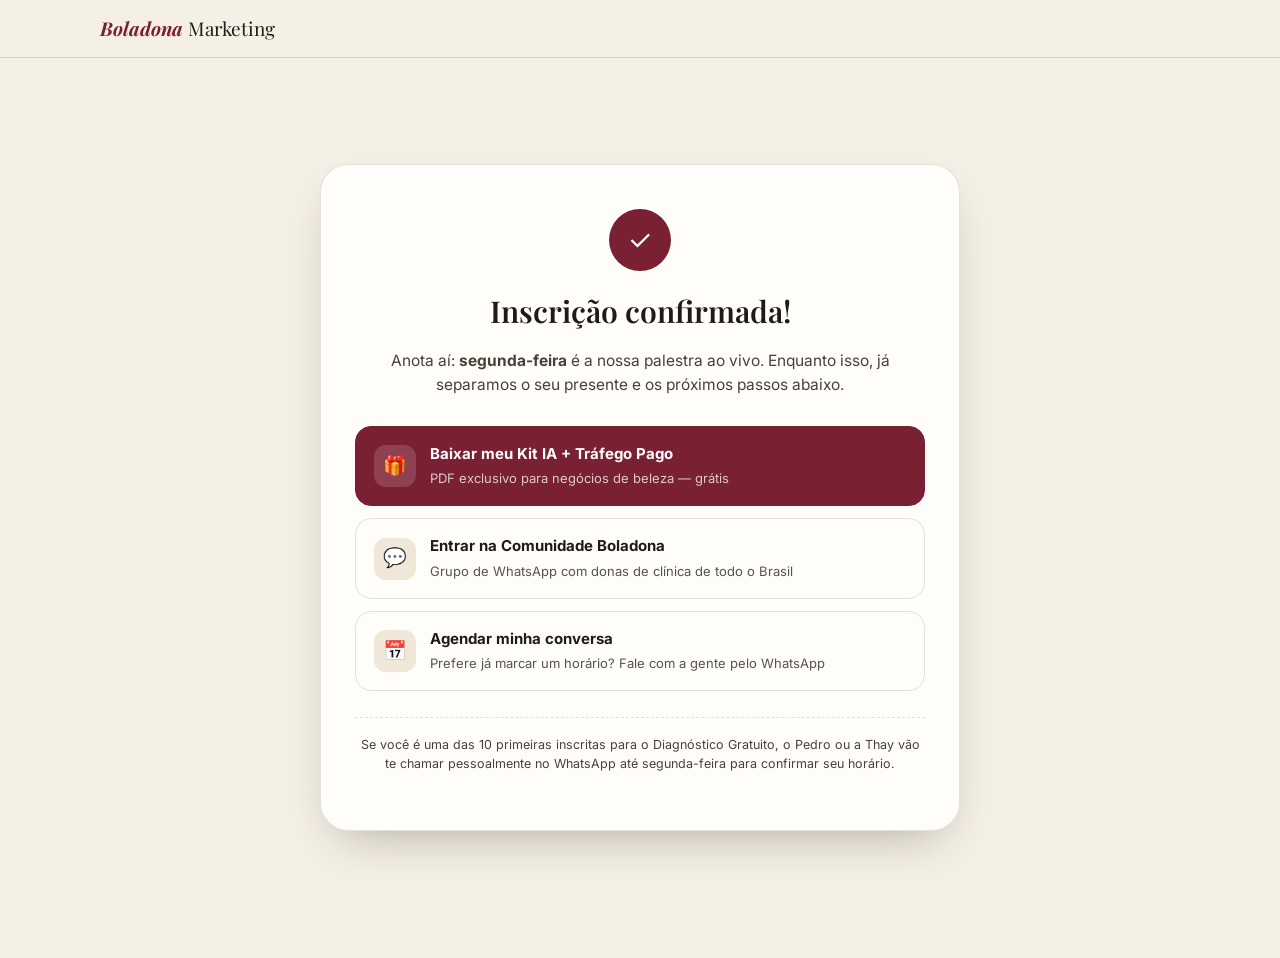
==== obrigado.html @ aa1494ba "Torna as páginas autocontidas e publica via Cloudflare Worker Inlina CSS/JS em index.html e obrigado" ====
<!doctype html>
<html lang="pt-BR">
<head>
<meta charset="UTF-8">
<meta name="viewport" content="width=device-width, initial-scale=1">
<title>Inscrição confirmada · Pedro & Thay Marinho</title>
<meta name="robots" content="noindex">
<link rel="preconnect" href="https://fonts.googleapis.com">
<link rel="preconnect" href="https://fonts.gstatic.com" crossorigin>
<link href="https://fonts.googleapis.com/css2?family=Playfair+Display:ital,wght@0,500;0,600;0,700;1,600&family=Inter:wght@400;500;600;700&display=swap" rel="stylesheet">
<style>
:root {
  --cream: #F5F0E6; --cream-soft: #EFE7D8; --card: #FFFDF9; --ink: #211B17; --ink-soft: #4A4038;
  --gold: #B8905A; --gold-light: #D9BA85; --wine: #7A2033;
  --line: rgba(33,27,23,.12); --shadow: 0 20px 50px -20px rgba(33,27,23,.35); --radius: 22px;
}
* { box-sizing: border-box; }
body { margin:0; background:var(--cream); color:var(--ink); font-family:'Inter',-apple-system,BlinkMacSystemFont,'Segoe UI',sans-serif; -webkit-font-smoothing:antialiased; line-height:1.5; }
h1 { font-family:'Playfair Display',Georgia,serif; font-weight:600; margin:0; color:var(--ink); }
a { color:inherit; }
.container { max-width:1120px; margin:0 auto; padding:0 20px; }
.topbar { position:sticky; top:0; z-index:40; background:rgba(245,240,230,.92); backdrop-filter:blur(8px); border-bottom:1px solid var(--line); }
.topbar-inner { display:flex; align-items:center; justify-content:space-between; padding:14px 20px; max-width:1120px; margin:0 auto; }
.brand { font-family:'Playfair Display',serif; font-size:19px; }
.brand b { color:var(--wine); font-style:italic; }
.ty-wrap { min-height:100vh; display:flex; align-items:center; padding:40px 0 60px; }
.ty-card { background:var(--card); border:1px solid var(--line); border-radius:28px; box-shadow:var(--shadow); padding:44px 34px; max-width:640px; margin:0 auto; text-align:center; }
.ty-check { width:62px; height:62px; border-radius:50%; background:var(--wine); color:#fff; display:flex; align-items:center; justify-content:center; margin:0 auto 18px; font-size:28px; }
.ty-card h1 { font-size:30px; margin-bottom:10px; }
.ty-card .lead { color:var(--ink-soft); font-size:15.5px; margin-bottom:30px; }
.ty-actions { display:grid; gap:12px; text-align:left; }
.ty-action { display:flex; align-items:center; gap:14px; border:1.5px solid var(--line); border-radius:16px; padding:16px 18px; text-decoration:none; color:var(--ink); transition:border-color .15s ease,transform .15s ease; }
.ty-action:hover { border-color:var(--gold); transform:translateY(-1px); }
.ty-action .ico { width:42px; height:42px; border-radius:12px; background:var(--cream-soft); display:flex; align-items:center; justify-content:center; font-size:19px; flex-shrink:0; }
.ty-action.primary { background:var(--wine); border-color:var(--wine); color:#fff; }
.ty-action.primary .ico { background:rgba(255,255,255,.15); }
.ty-action .txt b { display:block; font-size:15px; }
.ty-action .txt span { font-size:13px; opacity:.75; }
.ty-note { margin-top:26px; font-size:12.5px; color:var(--ink-soft); border-top:1px dashed var(--line); padding-top:18px; }
</style>
</head>
<body>

<div class="topbar">
  <div class="topbar-inner">
    <div class="brand"><b>Boladona</b> Marketing</div>
  </div>
</div>

<div class="ty-wrap">
  <div class="container">
    <div class="ty-card">
      <div class="ty-check">✓</div>
      <h1 id="tyTitle">Inscrição confirmada!</h1>
      <p class="lead">Anota aí: <strong>segunda-feira</strong> é a nossa palestra ao vivo. Enquanto isso, já separamos o seu presente e os próximos passos abaixo.</p>

      <div class="ty-actions">
        <a class="ty-action primary" href="https://qdgpsgfivrbxqoopowkg.supabase.co/storage/v1/object/public/landing-assets/kit-ia-trafego-pago-negocios-de-beleza.pdf" download target="_blank" rel="noopener">
          <div class="ico">🎁</div>
          <div class="txt"><b>Baixar meu Kit IA + Tráfego Pago</b><span>PDF exclusivo para negócios de beleza — grátis</span></div>
        </a>

        <a class="ty-action" href="https://chat.whatsapp.com/HSucHXEHyy54WU0SWMf57K" target="_blank" rel="noopener">
          <div class="ico">💬</div>
          <div class="txt"><b>Entrar na Comunidade Boladona</b><span>Grupo de WhatsApp com donas de clínica de todo o Brasil</span></div>
        </a>

        <a class="ty-action" href="https://chat.whatsapp.com/HSucHXEHyy54WU0SWMf57K" id="agendarLink" target="_blank" rel="noopener">
          <div class="ico">📅</div>
          <div class="txt"><b>Agendar minha conversa</b><span>Prefere já marcar um horário? Fale com a gente pelo WhatsApp</span></div>
        </a>
      </div>

      <p class="ty-note">Se você é uma das 10 primeiras inscritas para o Diagnóstico Gratuito, o Pedro ou a Thay vão te chamar pessoalmente no WhatsApp até segunda-feira para confirmar seu horário.</p>
    </div>
  </div>
</div>

<script>
  try {
    var nome = sessionStorage.getItem('lead_nome');
    if (nome) {
      document.getElementById('tyTitle').textContent = 'Inscrição confirmada, ' + nome.split(' ')[0] + '!';
    }
  } catch (e) {}
</script>
</body>
</html>
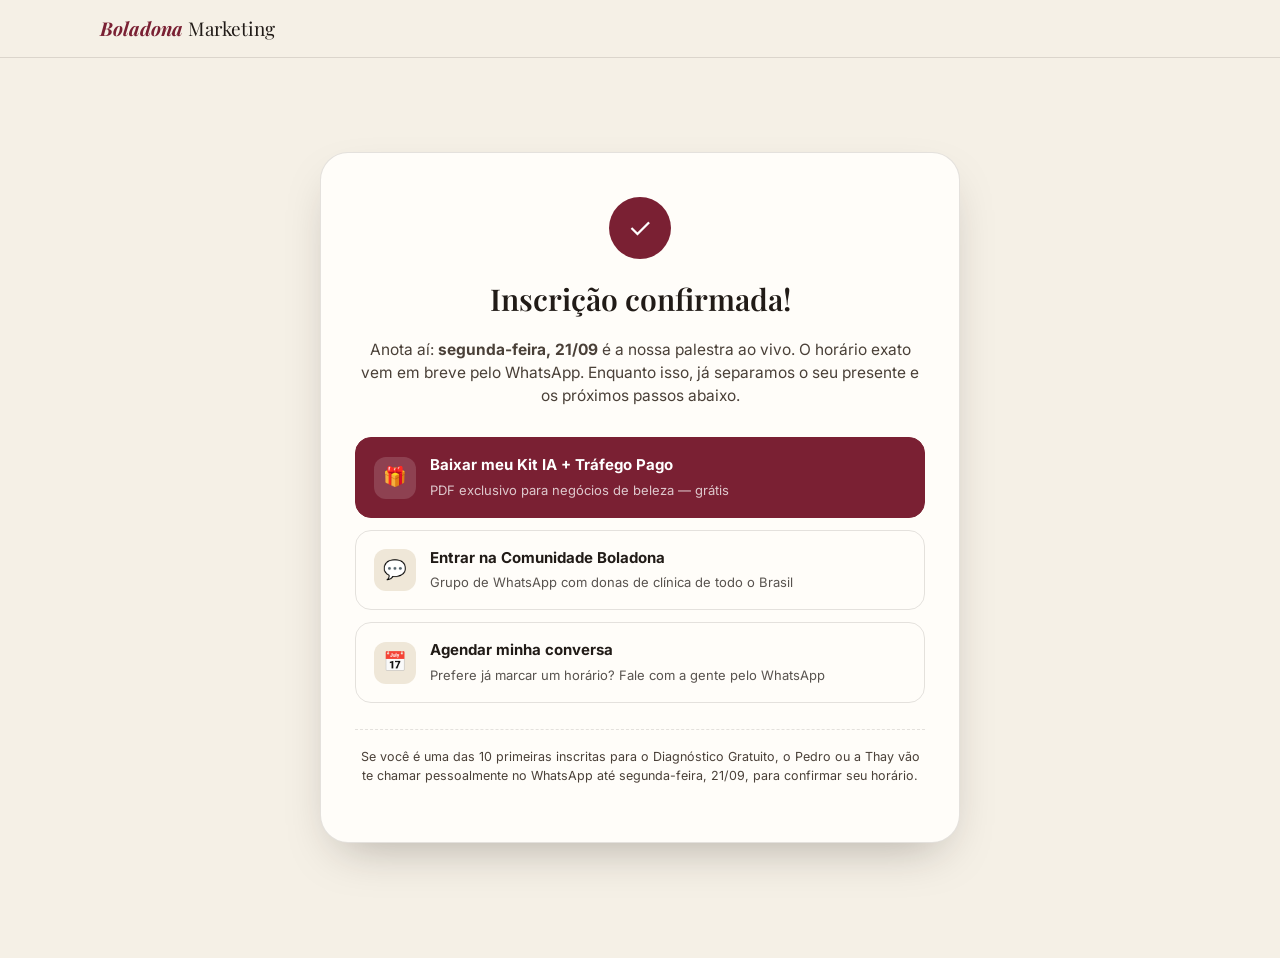
==== commit 42001577: "Adiciona data da palestra (21/09) nos textos da página Co-Authored-By: Claude Sonnet 5 <noreply@anth" ====
--- a/obrigado.html
+++ b/obrigado.html
@@ -52,7 +52,7 @@
     <div class="ty-card">
       <div class="ty-check">✓</div>
       <h1 id="tyTitle">Inscrição confirmada!</h1>
-      <p class="lead">Anota aí: <strong>segunda-feira</strong> é a nossa palestra ao vivo. Enquanto isso, já separamos o seu presente e os próximos passos abaixo.</p>
+      <p class="lead">Anota aí: <strong>segunda-feira, 21/09</strong> é a nossa palestra ao vivo. O horário exato vem em breve pelo WhatsApp. Enquanto isso, já separamos o seu presente e os próximos passos abaixo.</p>
 
       <div class="ty-actions">
         <a class="ty-action primary" href="https://qdgpsgfivrbxqoopowkg.supabase.co/storage/v1/object/public/landing-assets/kit-ia-trafego-pago-negocios-de-beleza.pdf" download target="_blank" rel="noopener">
@@ -71,7 +71,7 @@
         </a>
       </div>
 
-      <p class="ty-note">Se você é uma das 10 primeiras inscritas para o Diagnóstico Gratuito, o Pedro ou a Thay vão te chamar pessoalmente no WhatsApp até segunda-feira para confirmar seu horário.</p>
+      <p class="ty-note">Se você é uma das 10 primeiras inscritas para o Diagnóstico Gratuito, o Pedro ou a Thay vão te chamar pessoalmente no WhatsApp até segunda-feira, 21/09, para confirmar seu horário.</p>
     </div>
   </div>
 </div>
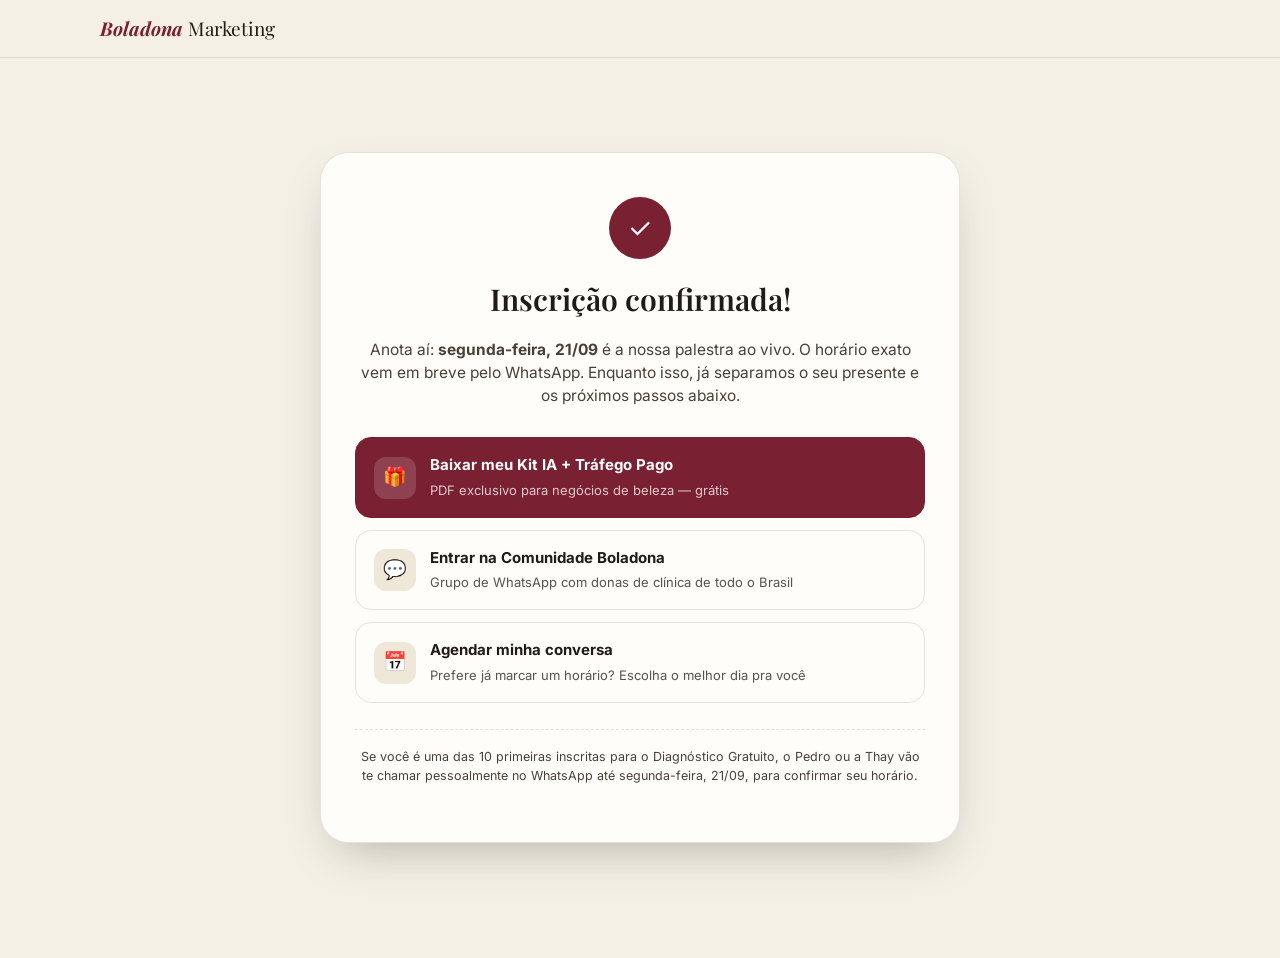
==== commit 2e5afb08: "Liga o botão de agendamento ao Google Calendar real da Thay Co-Authored-By: Claude Sonnet 5 <noreply" ====
--- a/obrigado.html
+++ b/obrigado.html
@@ -65,9 +65,9 @@
           <div class="txt"><b>Entrar na Comunidade Boladona</b><span>Grupo de WhatsApp com donas de clínica de todo o Brasil</span></div>
         </a>
 
-        <a class="ty-action" href="https://chat.whatsapp.com/HSucHXEHyy54WU0SWMf57K" id="agendarLink" target="_blank" rel="noopener">
+        <a class="ty-action" href="https://calendar.app.google/vNHCQ6THHhWF8XZ88" id="agendarLink" target="_blank" rel="noopener">
           <div class="ico">📅</div>
-          <div class="txt"><b>Agendar minha conversa</b><span>Prefere já marcar um horário? Fale com a gente pelo WhatsApp</span></div>
+          <div class="txt"><b>Agendar minha conversa</b><span>Prefere já marcar um horário? Escolha o melhor dia pra você</span></div>
         </a>
       </div>
 
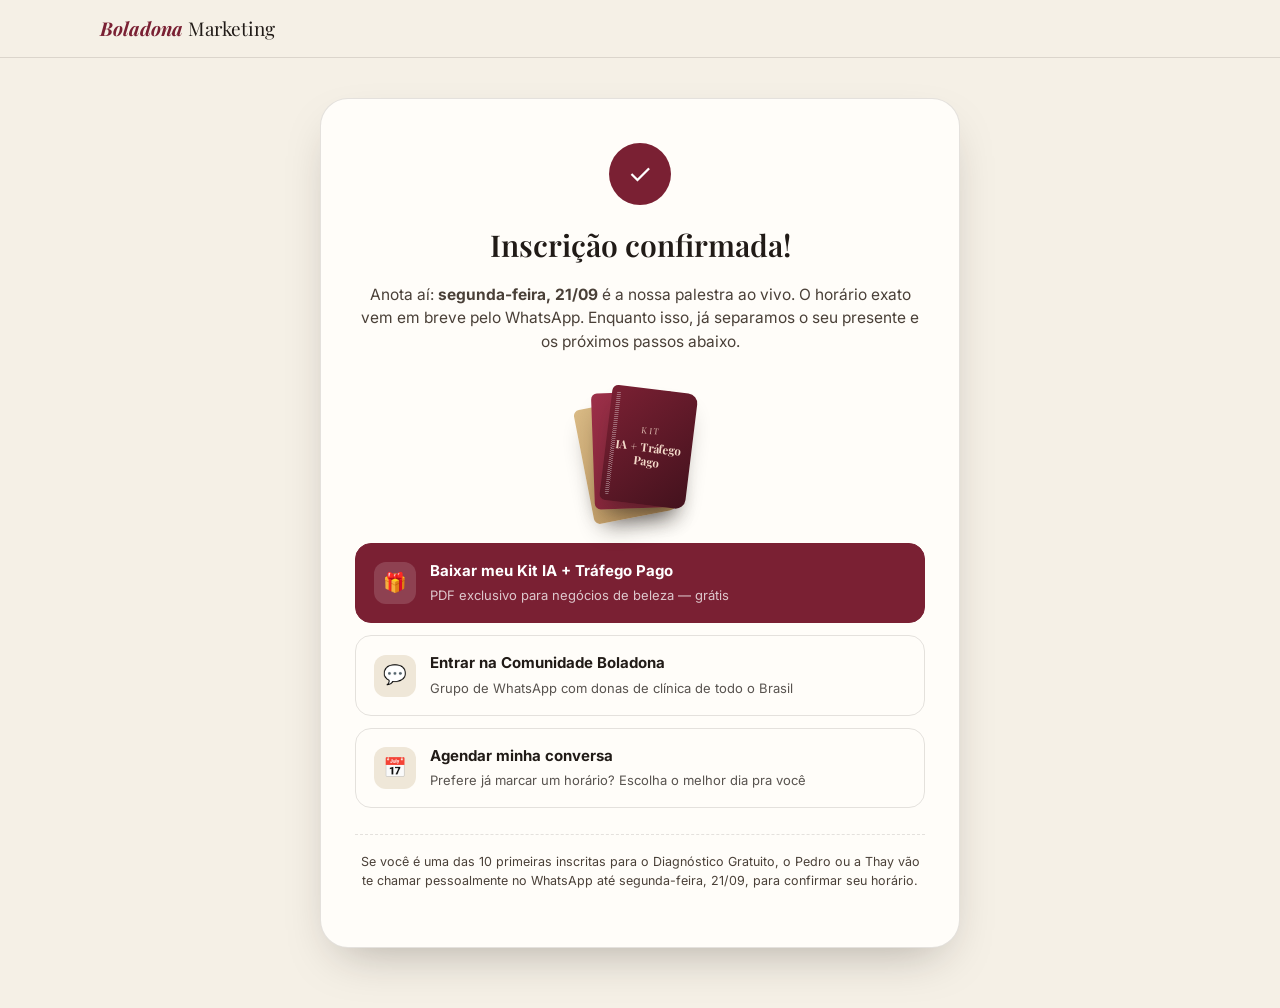
==== commit da7e8c17: "Adiciona mockup do Kit e prova social com fotos reais da Thay Mockup de livros em CSS para o card do" ====
--- a/obrigado.html
+++ b/obrigado.html
@@ -37,6 +37,14 @@
 .ty-action .txt b { display:block; font-size:15px; }
 .ty-action .txt span { font-size:13px; opacity:.75; }
 .ty-note { margin-top:26px; font-size:12.5px; color:var(--ink-soft); border-top:1px dashed var(--line); padding-top:18px; }
+.kit-mockup { position:relative; width:110px; height:138px; margin:2px auto 22px; }
+.kit-book { position:absolute; left:50%; top:50%; width:86px; height:116px; border-radius:6px 10px 10px 6px; box-shadow:0 14px 24px -10px rgba(33,27,23,.45); }
+.kit-book-3 { z-index:1; background:linear-gradient(135deg,#D9BA85,#B8905A); transform:translate(-50%,-50%) rotate(-11deg) translate(-15px,5px); }
+.kit-book-2 { z-index:2; background:linear-gradient(135deg,#9C3049,#7A2033); transform:translate(-50%,-50%) rotate(-2deg) translate(-4px,-2px); }
+.kit-book-1 { z-index:3; background:linear-gradient(135deg,#7A2033,#43121D); transform:translate(-50%,-50%) rotate(7deg) translate(8px,-6px); display:flex; flex-direction:column; align-items:center; justify-content:center; text-align:center; color:#F3D9C9; padding:9px; }
+.kit-book-1::before { content:""; position:absolute; left:5px; top:6px; bottom:6px; width:4px; background:repeating-linear-gradient(rgba(255,255,255,0) 0,rgba(255,255,255,0) 1px,rgba(255,255,255,.35) 1px,rgba(255,255,255,.35) 2px); border-radius:3px; }
+.kit-book-tag { font-family:'Playfair Display',serif; font-size:8.5px; letter-spacing:.16em; opacity:.85; }
+.kit-book-title { font-family:'Playfair Display',serif; font-weight:700; font-size:11.5px; line-height:1.25; margin-top:3px; }
 </style>
 </head>
 <body>
@@ -53,6 +61,15 @@
       <div class="ty-check">✓</div>
       <h1 id="tyTitle">Inscrição confirmada!</h1>
       <p class="lead">Anota aí: <strong>segunda-feira, 21/09</strong> é a nossa palestra ao vivo. O horário exato vem em breve pelo WhatsApp. Enquanto isso, já separamos o seu presente e os próximos passos abaixo.</p>
+
+      <div class="kit-mockup" aria-hidden="true">
+        <div class="kit-book kit-book-3"></div>
+        <div class="kit-book kit-book-2"></div>
+        <div class="kit-book kit-book-1">
+          <span class="kit-book-tag">KIT</span>
+          <span class="kit-book-title">IA + Tráfego<br>Pago</span>
+        </div>
+      </div>
 
       <div class="ty-actions">
         <a class="ty-action primary" href="https://qdgpsgfivrbxqoopowkg.supabase.co/storage/v1/object/public/landing-assets/kit-ia-trafego-pago-negocios-de-beleza.pdf" download target="_blank" rel="noopener">
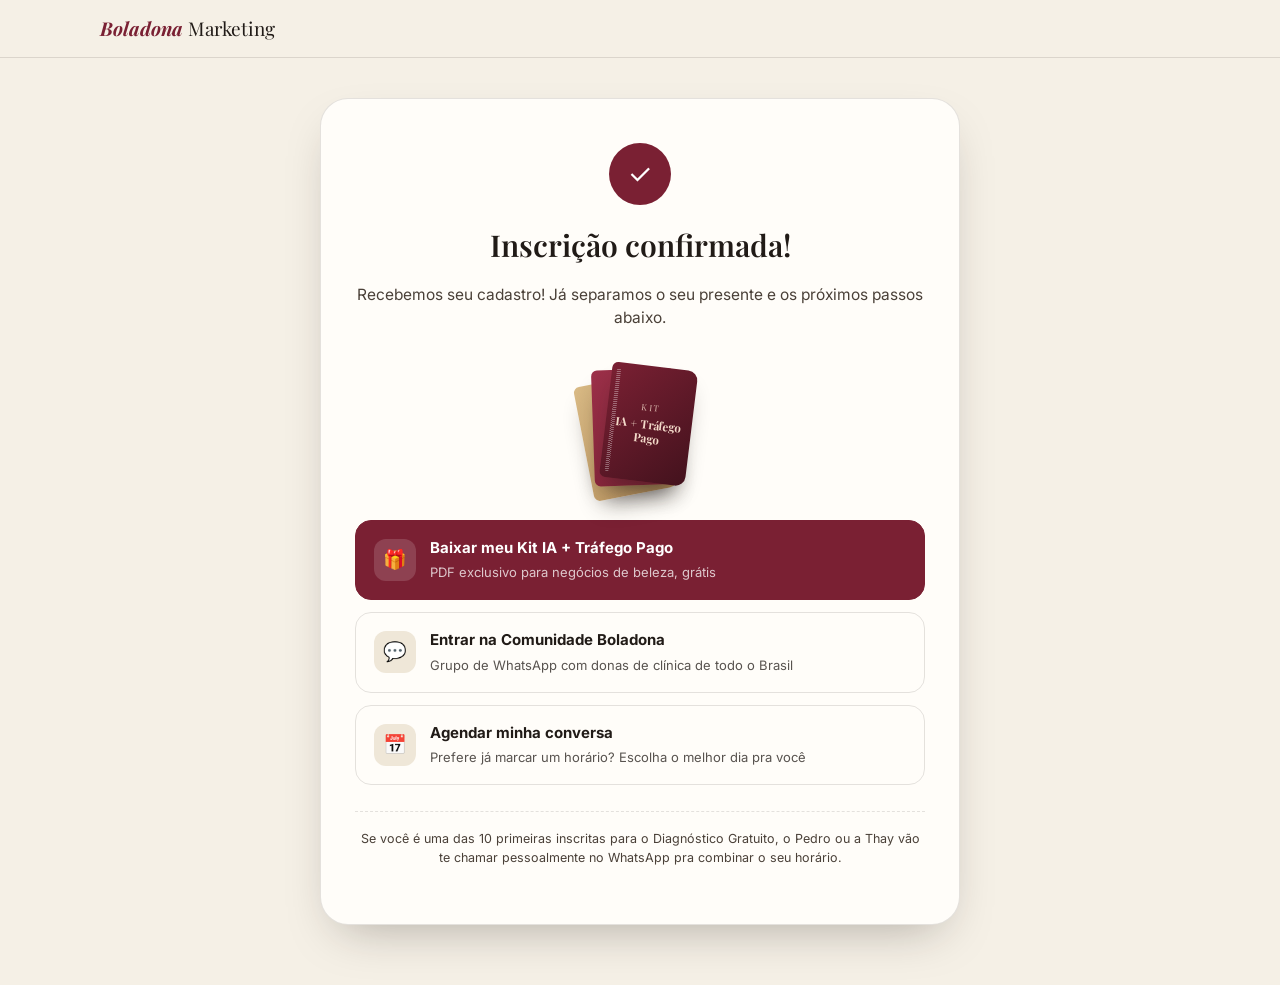
==== commit ea14ef89: "Ajusta enquadramento do evento e remove travessões Evento é pago e vocês foram convidados a palestra" ====
--- a/obrigado.html
+++ b/obrigado.html
@@ -60,7 +60,7 @@
     <div class="ty-card">
       <div class="ty-check">✓</div>
       <h1 id="tyTitle">Inscrição confirmada!</h1>
-      <p class="lead">Anota aí: <strong>segunda-feira, 21/09</strong> é a nossa palestra ao vivo. O horário exato vem em breve pelo WhatsApp. Enquanto isso, já separamos o seu presente e os próximos passos abaixo.</p>
+      <p class="lead">Recebemos seu cadastro! Já separamos o seu presente e os próximos passos abaixo.</p>
 
       <div class="kit-mockup" aria-hidden="true">
         <div class="kit-book kit-book-3"></div>
@@ -74,7 +74,7 @@
       <div class="ty-actions">
         <a class="ty-action primary" href="https://qdgpsgfivrbxqoopowkg.supabase.co/storage/v1/object/public/landing-assets/kit-ia-trafego-pago-negocios-de-beleza.pdf" download target="_blank" rel="noopener">
           <div class="ico">🎁</div>
-          <div class="txt"><b>Baixar meu Kit IA + Tráfego Pago</b><span>PDF exclusivo para negócios de beleza — grátis</span></div>
+          <div class="txt"><b>Baixar meu Kit IA + Tráfego Pago</b><span>PDF exclusivo para negócios de beleza, grátis</span></div>
         </a>
 
         <a class="ty-action" href="https://chat.whatsapp.com/HSucHXEHyy54WU0SWMf57K" target="_blank" rel="noopener">
@@ -88,7 +88,7 @@
         </a>
       </div>
 
-      <p class="ty-note">Se você é uma das 10 primeiras inscritas para o Diagnóstico Gratuito, o Pedro ou a Thay vão te chamar pessoalmente no WhatsApp até segunda-feira, 21/09, para confirmar seu horário.</p>
+      <p class="ty-note">Se você é uma das 10 primeiras inscritas para o Diagnóstico Gratuito, o Pedro ou a Thay vão te chamar pessoalmente no WhatsApp pra combinar o seu horário.</p>
     </div>
   </div>
 </div>
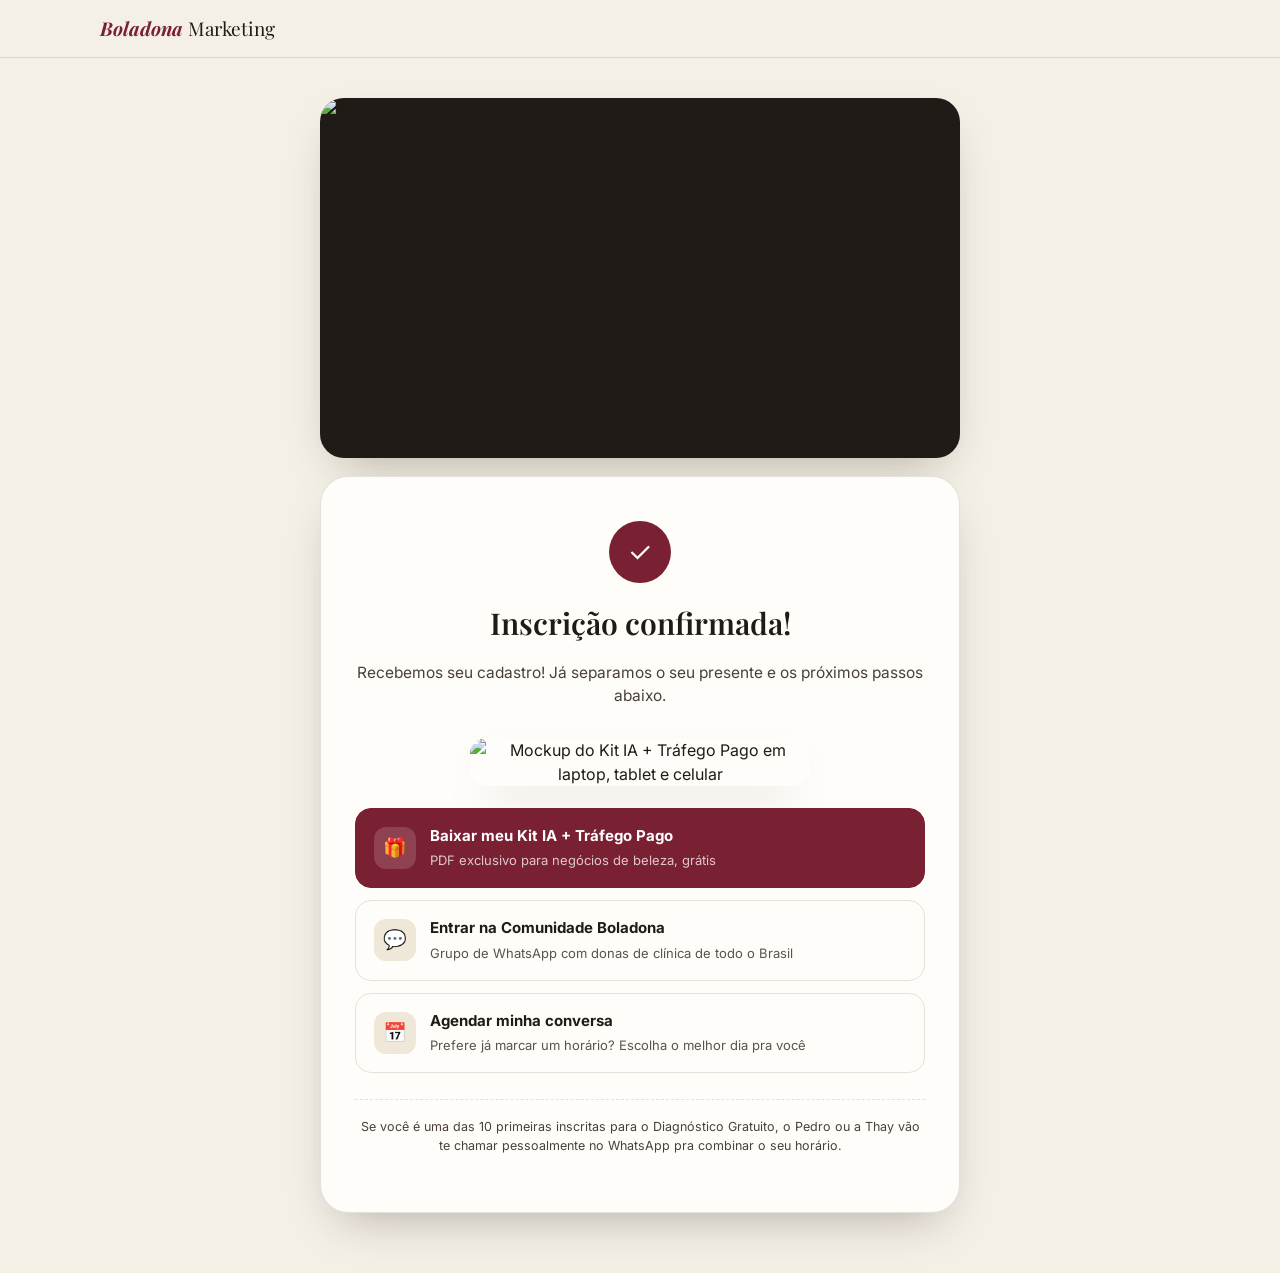
==== commit 987c7c64: "Substitui mockups CSS pelos mockups reais do Canva e adiciona hero na página de obrigado 3 cards de " ====
--- a/obrigado.html
+++ b/obrigado.html
@@ -24,6 +24,8 @@
 .brand { font-family:'Playfair Display',serif; font-size:19px; }
 .brand b { color:var(--wine); font-style:italic; }
 .ty-wrap { min-height:100vh; display:flex; align-items:center; padding:40px 0 60px; }
+.ty-hero { max-width:640px; margin:0 auto 18px; border-radius:24px; overflow:hidden; box-shadow:var(--shadow); aspect-ratio:16/9; background:var(--ink); }
+.ty-hero img { width:100%; height:100%; object-fit:cover; object-position:50% 14%; display:block; }
 .ty-card { background:var(--card); border:1px solid var(--line); border-radius:28px; box-shadow:var(--shadow); padding:44px 34px; max-width:640px; margin:0 auto; text-align:center; }
 .ty-check { width:62px; height:62px; border-radius:50%; background:var(--wine); color:#fff; display:flex; align-items:center; justify-content:center; margin:0 auto 18px; font-size:28px; }
 .ty-card h1 { font-size:30px; margin-bottom:10px; }
@@ -37,14 +39,7 @@
 .ty-action .txt b { display:block; font-size:15px; }
 .ty-action .txt span { font-size:13px; opacity:.75; }
 .ty-note { margin-top:26px; font-size:12.5px; color:var(--ink-soft); border-top:1px dashed var(--line); padding-top:18px; }
-.kit-mockup { position:relative; width:110px; height:138px; margin:2px auto 22px; }
-.kit-book { position:absolute; left:50%; top:50%; width:86px; height:116px; border-radius:6px 10px 10px 6px; box-shadow:0 14px 24px -10px rgba(33,27,23,.45); }
-.kit-book-3 { z-index:1; background:linear-gradient(135deg,#D9BA85,#B8905A); transform:translate(-50%,-50%) rotate(-11deg) translate(-15px,5px); }
-.kit-book-2 { z-index:2; background:linear-gradient(135deg,#9C3049,#7A2033); transform:translate(-50%,-50%) rotate(-2deg) translate(-4px,-2px); }
-.kit-book-1 { z-index:3; background:linear-gradient(135deg,#7A2033,#43121D); transform:translate(-50%,-50%) rotate(7deg) translate(8px,-6px); display:flex; flex-direction:column; align-items:center; justify-content:center; text-align:center; color:#F3D9C9; padding:9px; }
-.kit-book-1::before { content:""; position:absolute; left:5px; top:6px; bottom:6px; width:4px; background:repeating-linear-gradient(rgba(255,255,255,0) 0,rgba(255,255,255,0) 1px,rgba(255,255,255,.35) 1px,rgba(255,255,255,.35) 2px); border-radius:3px; }
-.kit-book-tag { font-family:'Playfair Display',serif; font-size:8.5px; letter-spacing:.16em; opacity:.85; }
-.kit-book-title { font-family:'Playfair Display',serif; font-weight:700; font-size:11.5px; line-height:1.25; margin-top:3px; }
+.kit-mockup-img { width:100%; max-width:340px; margin:2px auto 22px; border-radius:16px; box-shadow:var(--shadow); display:block; }
 </style>
 </head>
 <body>
@@ -57,19 +52,15 @@
 
 <div class="ty-wrap">
   <div class="container">
+    <div class="ty-hero">
+      <img src="https://qdgpsgfivrbxqoopowkg.supabase.co/storage/v1/object/public/landing-assets/obrigado-hero.jpg" alt="Boladona Marketing">
+    </div>
     <div class="ty-card">
       <div class="ty-check">✓</div>
       <h1 id="tyTitle">Inscrição confirmada!</h1>
       <p class="lead">Recebemos seu cadastro! Já separamos o seu presente e os próximos passos abaixo.</p>
 
-      <div class="kit-mockup" aria-hidden="true">
-        <div class="kit-book kit-book-3"></div>
-        <div class="kit-book kit-book-2"></div>
-        <div class="kit-book kit-book-1">
-          <span class="kit-book-tag">KIT</span>
-          <span class="kit-book-title">IA + Tráfego<br>Pago</span>
-        </div>
-      </div>
+      <img class="kit-mockup-img" src="https://qdgpsgfivrbxqoopowkg.supabase.co/storage/v1/object/public/landing-assets/mockup-kit-real.jpg" alt="Mockup do Kit IA + Tráfego Pago em laptop, tablet e celular">
 
       <div class="ty-actions">
         <a class="ty-action primary" href="https://qdgpsgfivrbxqoopowkg.supabase.co/storage/v1/object/public/landing-assets/kit-ia-trafego-pago-negocios-de-beleza.pdf" download target="_blank" rel="noopener">
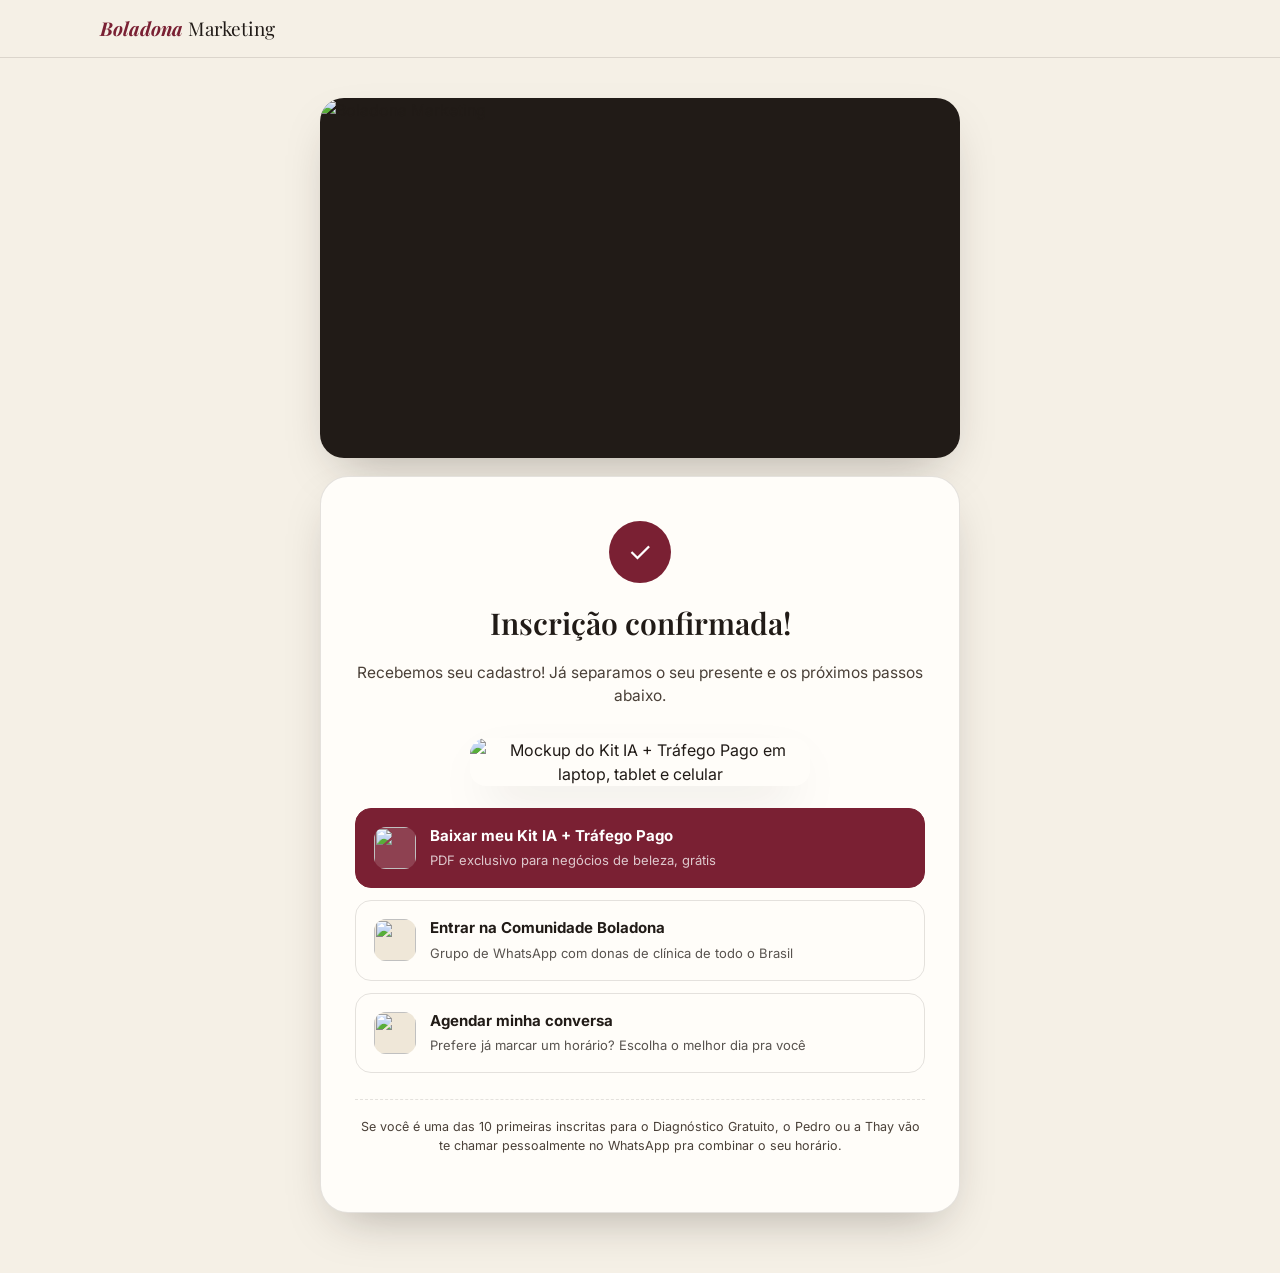
==== commit 7950ea6c: "Troca a foto de capa da página de obrigado e usa mockups reais nos ícones Co-Authored-By: Claude Son" ====
--- a/obrigado.html
+++ b/obrigado.html
@@ -25,7 +25,7 @@
 .brand b { color:var(--wine); font-style:italic; }
 .ty-wrap { min-height:100vh; display:flex; align-items:center; padding:40px 0 60px; }
 .ty-hero { max-width:640px; margin:0 auto 18px; border-radius:24px; overflow:hidden; box-shadow:var(--shadow); aspect-ratio:16/9; background:var(--ink); }
-.ty-hero img { width:100%; height:100%; object-fit:cover; object-position:50% 14%; display:block; }
+.ty-hero img { width:100%; height:100%; object-fit:cover; object-position:60% 30%; display:block; }
 .ty-card { background:var(--card); border:1px solid var(--line); border-radius:28px; box-shadow:var(--shadow); padding:44px 34px; max-width:640px; margin:0 auto; text-align:center; }
 .ty-check { width:62px; height:62px; border-radius:50%; background:var(--wine); color:#fff; display:flex; align-items:center; justify-content:center; margin:0 auto 18px; font-size:28px; }
 .ty-card h1 { font-size:30px; margin-bottom:10px; }
@@ -33,7 +33,8 @@
 .ty-actions { display:grid; gap:12px; text-align:left; }
 .ty-action { display:flex; align-items:center; gap:14px; border:1.5px solid var(--line); border-radius:16px; padding:16px 18px; text-decoration:none; color:var(--ink); transition:border-color .15s ease,transform .15s ease; }
 .ty-action:hover { border-color:var(--gold); transform:translateY(-1px); }
-.ty-action .ico { width:42px; height:42px; border-radius:12px; background:var(--cream-soft); display:flex; align-items:center; justify-content:center; font-size:19px; flex-shrink:0; }
+.ty-action .ico { width:42px; height:42px; border-radius:12px; background:var(--cream-soft); display:flex; align-items:center; justify-content:center; font-size:19px; flex-shrink:0; overflow:hidden; }
+.ty-action .ico img { width:100%; height:100%; object-fit:cover; }
 .ty-action.primary { background:var(--wine); border-color:var(--wine); color:#fff; }
 .ty-action.primary .ico { background:rgba(255,255,255,.15); }
 .ty-action .txt b { display:block; font-size:15px; }
@@ -53,7 +54,7 @@
 <div class="ty-wrap">
   <div class="container">
     <div class="ty-hero">
-      <img src="https://qdgpsgfivrbxqoopowkg.supabase.co/storage/v1/object/public/landing-assets/obrigado-hero.jpg" alt="Boladona Marketing">
+      <img src="https://qdgpsgfivrbxqoopowkg.supabase.co/storage/v1/object/public/landing-assets/obrigado-hero-v2.png" alt="Boladona Marketing">
     </div>
     <div class="ty-card">
       <div class="ty-check">✓</div>
@@ -64,17 +65,17 @@
 
       <div class="ty-actions">
         <a class="ty-action primary" href="https://qdgpsgfivrbxqoopowkg.supabase.co/storage/v1/object/public/landing-assets/kit-ia-trafego-pago-negocios-de-beleza.pdf" download target="_blank" rel="noopener">
-          <div class="ico">🎁</div>
+          <div class="ico"><img src="https://qdgpsgfivrbxqoopowkg.supabase.co/storage/v1/object/public/landing-assets/mockup-kit-real.jpg" alt=""></div>
           <div class="txt"><b>Baixar meu Kit IA + Tráfego Pago</b><span>PDF exclusivo para negócios de beleza, grátis</span></div>
         </a>
 
         <a class="ty-action" href="https://chat.whatsapp.com/HSucHXEHyy54WU0SWMf57K" target="_blank" rel="noopener">
-          <div class="ico">💬</div>
+          <div class="ico"><img src="https://qdgpsgfivrbxqoopowkg.supabase.co/storage/v1/object/public/landing-assets/mockup-comunidade-real.jpg" alt=""></div>
           <div class="txt"><b>Entrar na Comunidade Boladona</b><span>Grupo de WhatsApp com donas de clínica de todo o Brasil</span></div>
         </a>
 
         <a class="ty-action" href="https://calendar.app.google/vNHCQ6THHhWF8XZ88" id="agendarLink" target="_blank" rel="noopener">
-          <div class="ico">📅</div>
+          <div class="ico"><img src="https://qdgpsgfivrbxqoopowkg.supabase.co/storage/v1/object/public/landing-assets/mockup-diagnostico-real.jpg" alt=""></div>
           <div class="txt"><b>Agendar minha conversa</b><span>Prefere já marcar um horário? Escolha o melhor dia pra você</span></div>
         </a>
       </div>
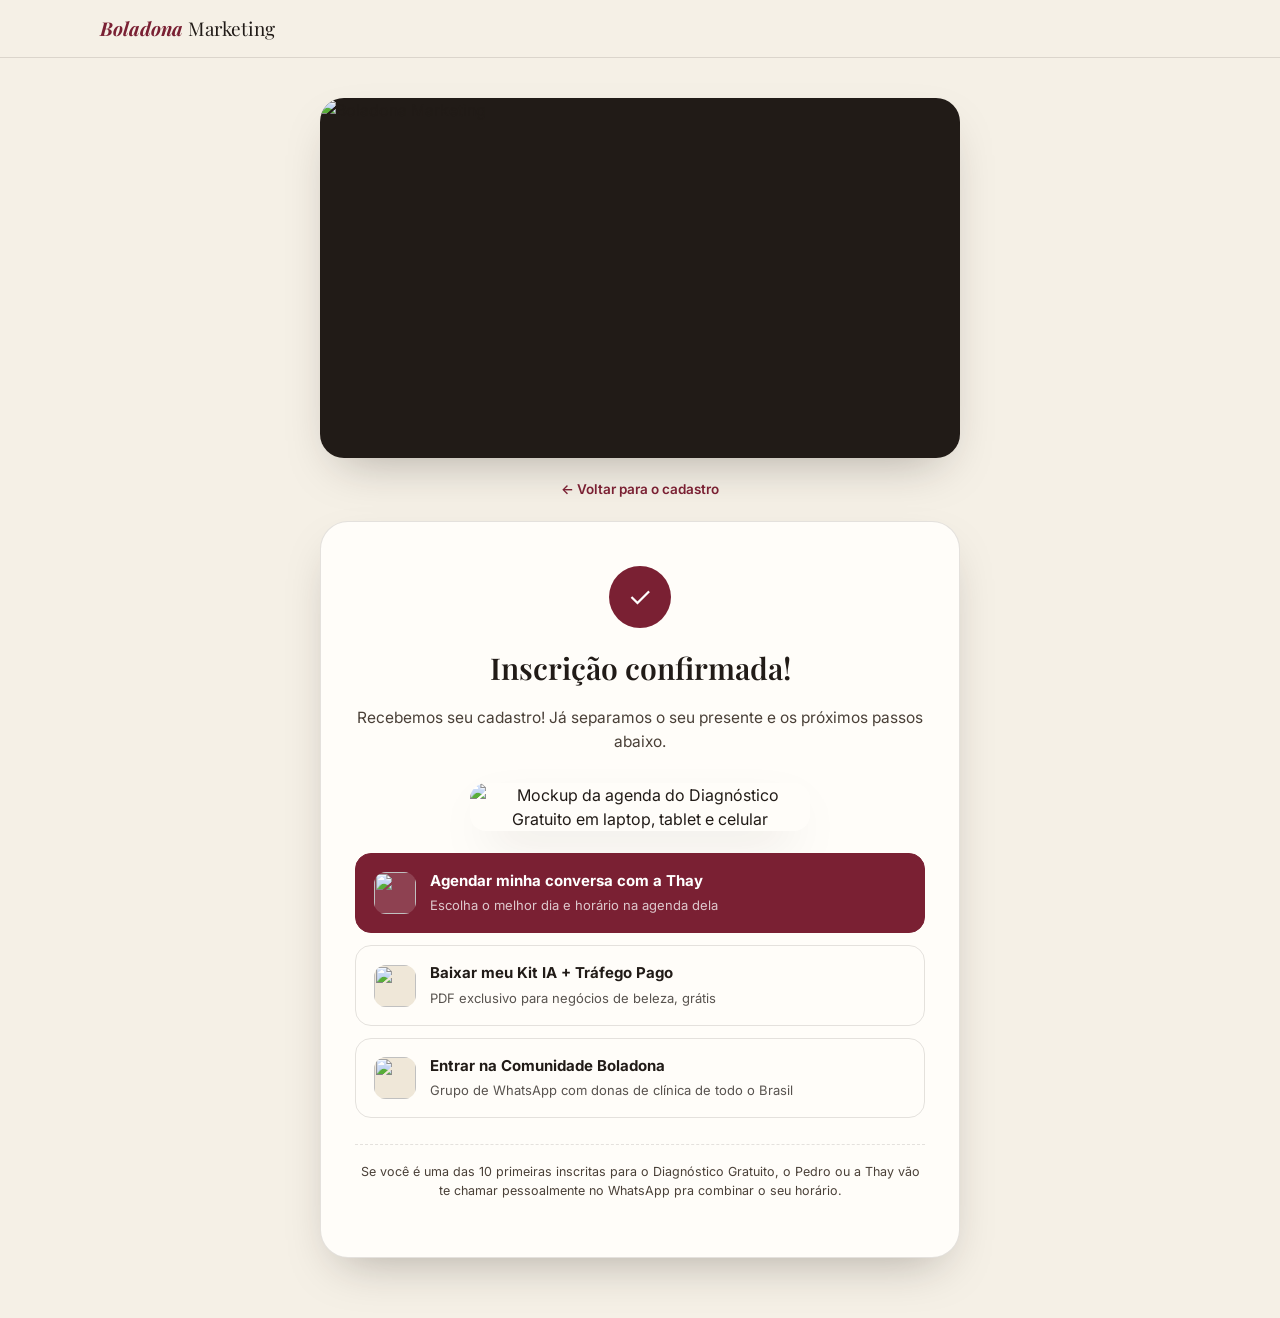
==== commit 8475f653: "Adiciona botao de voltar ao cadastro e destaca agenda da Thay na pagina de obrigado Move o link de a" ====
--- a/obrigado.html
+++ b/obrigado.html
@@ -40,7 +40,9 @@
 .ty-action .txt b { display:block; font-size:15px; }
 .ty-action .txt span { font-size:13px; opacity:.75; }
 .ty-note { margin-top:26px; font-size:12.5px; color:var(--ink-soft); border-top:1px dashed var(--line); padding-top:18px; }
-.kit-mockup-img { width:100%; max-width:340px; margin:2px auto 22px; border-radius:16px; box-shadow:var(--shadow); display:block; }
+.agenda-mockup-img { width:100%; max-width:340px; margin:2px auto 22px; border-radius:16px; box-shadow:var(--shadow); display:block; }
+.back-link { display:inline-flex; align-items:center; gap:6px; margin:0 auto 22px; font-size:13.5px; font-weight:600; color:var(--wine); text-decoration:none; }
+.back-link-wrap { text-align:center; }
 </style>
 </head>
 <body>
@@ -56,15 +58,23 @@
     <div class="ty-hero">
       <img src="https://qdgpsgfivrbxqoopowkg.supabase.co/storage/v1/object/public/landing-assets/obrigado-hero-v2.png" alt="Boladona Marketing">
     </div>
+    <div class="back-link-wrap">
+      <a class="back-link" href="/">← Voltar para o cadastro</a>
+    </div>
     <div class="ty-card">
       <div class="ty-check">✓</div>
       <h1 id="tyTitle">Inscrição confirmada!</h1>
       <p class="lead">Recebemos seu cadastro! Já separamos o seu presente e os próximos passos abaixo.</p>
 
-      <img class="kit-mockup-img" src="https://qdgpsgfivrbxqoopowkg.supabase.co/storage/v1/object/public/landing-assets/mockup-kit-real.jpg" alt="Mockup do Kit IA + Tráfego Pago em laptop, tablet e celular">
+      <img class="agenda-mockup-img" src="https://qdgpsgfivrbxqoopowkg.supabase.co/storage/v1/object/public/landing-assets/mockup-diagnostico-real.jpg" alt="Mockup da agenda do Diagnóstico Gratuito em laptop, tablet e celular">
 
       <div class="ty-actions">
-        <a class="ty-action primary" href="https://qdgpsgfivrbxqoopowkg.supabase.co/storage/v1/object/public/landing-assets/kit-ia-trafego-pago-negocios-de-beleza.pdf" download target="_blank" rel="noopener">
+        <a class="ty-action primary" href="https://calendar.app.google/vNHCQ6THHhWF8XZ88" id="agendarLink" target="_blank" rel="noopener">
+          <div class="ico"><img src="https://qdgpsgfivrbxqoopowkg.supabase.co/storage/v1/object/public/landing-assets/mockup-diagnostico-real.jpg" alt=""></div>
+          <div class="txt"><b>Agendar minha conversa com a Thay</b><span>Escolha o melhor dia e horário na agenda dela</span></div>
+        </a>
+
+        <a class="ty-action" href="https://qdgpsgfivrbxqoopowkg.supabase.co/storage/v1/object/public/landing-assets/kit-ia-trafego-pago-negocios-de-beleza.pdf" download target="_blank" rel="noopener">
           <div class="ico"><img src="https://qdgpsgfivrbxqoopowkg.supabase.co/storage/v1/object/public/landing-assets/mockup-kit-real.jpg" alt=""></div>
           <div class="txt"><b>Baixar meu Kit IA + Tráfego Pago</b><span>PDF exclusivo para negócios de beleza, grátis</span></div>
         </a>
@@ -72,11 +82,6 @@
         <a class="ty-action" href="https://chat.whatsapp.com/HSucHXEHyy54WU0SWMf57K" target="_blank" rel="noopener">
           <div class="ico"><img src="https://qdgpsgfivrbxqoopowkg.supabase.co/storage/v1/object/public/landing-assets/mockup-comunidade-real.jpg" alt=""></div>
           <div class="txt"><b>Entrar na Comunidade Boladona</b><span>Grupo de WhatsApp com donas de clínica de todo o Brasil</span></div>
-        </a>
-
-        <a class="ty-action" href="https://calendar.app.google/vNHCQ6THHhWF8XZ88" id="agendarLink" target="_blank" rel="noopener">
-          <div class="ico"><img src="https://qdgpsgfivrbxqoopowkg.supabase.co/storage/v1/object/public/landing-assets/mockup-diagnostico-real.jpg" alt=""></div>
-          <div class="txt"><b>Agendar minha conversa</b><span>Prefere já marcar um horário? Escolha o melhor dia pra você</span></div>
         </a>
       </div>
 
